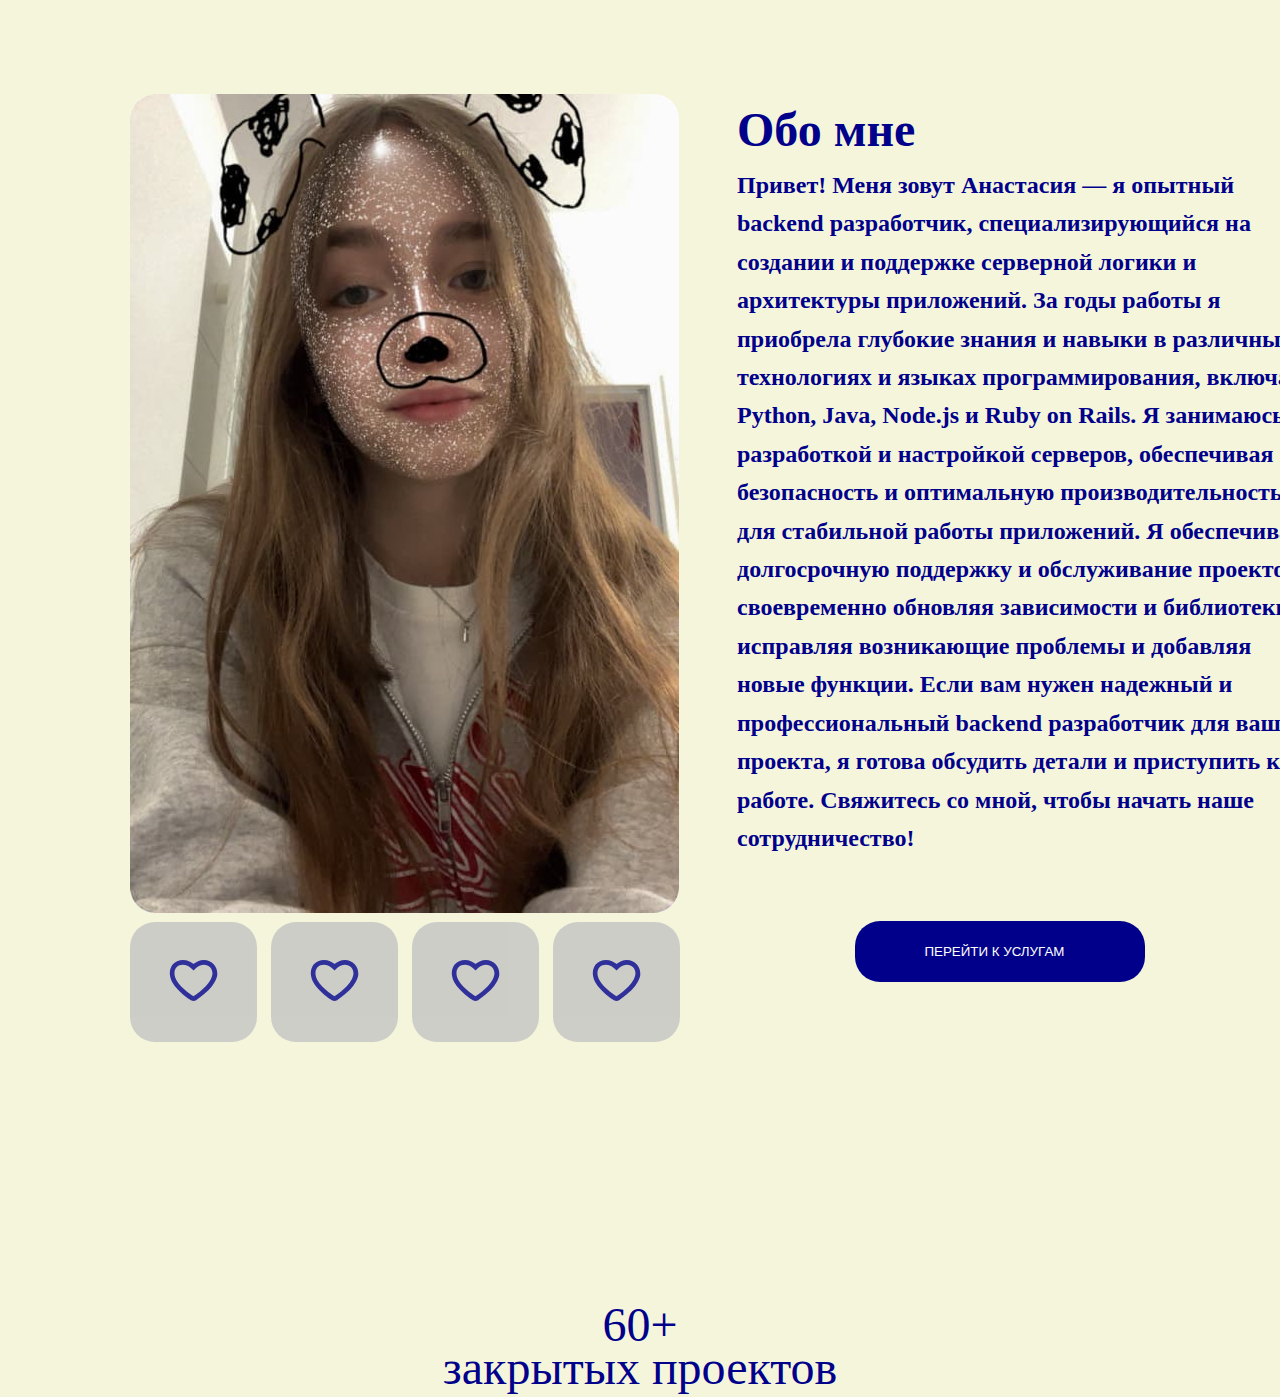
==== index2.html @ 12381826 "update all" ====
<!DOCTYPE html>
<html lang="en">
<head>
    <meta charset="UTF-8">
    <meta name="viewport" content="width=device-width, initial-scale=1.0">
    <title>Услуги и Цены</title>
    <link rel="stylesheet" href="styles2.css">
</head>
<body>
    <section class="container box">
            <div class="right-side">
                <img class="photo" src="./img/photo_2024-06-26 00.06.22 (2).jpg" width="300">
                <ul class="button-list">
                    <li class="box-button"><button class="visual-button"><svg class="visual-svg" width="51" height="41"><use href="./symbol-defs.svg#icon-Shape"></use></svg></button></li>
                    <li class="box-button"><button class="visual-button"><svg class="visual-svg" width="51" height="41"><use href="./symbol-defs.svg#icon-Shape"></use></svg></button></li>
                    <li class="box-button"><button class="visual-button"><svg class="visual-svg" width="51" height="41"><use href="./symbol-defs.svg#icon-Shape"></use></svg></button></li>
                    <li class="box-button"><button class="visual-button"><svg class="visual-svg" width="51" height="41"><use href="./symbol-defs.svg#icon-Shape"></use></svg></button></li>
                </ul>
            </div>

            <div class="left-side">
                <h2 class="name">Обо мне</h2>
                <p class="text">Привет! Меня зовут Анастасия — я опытный backend разработчик, специализирующийся на создании и поддержке серверной логики и архитектуры приложений. За годы работы я приобрела глубокие знания и навыки в различных технологиях и языках программирования, включая Python, Java, Node.js и Ruby on Rails. Я занимаюсь разработкой и настройкой серверов, обеспечивая их безопасность и оптимальную производительность для стабильной работы приложений.
                    Я обеспечиваю долгосрочную поддержку и обслуживание проектов, своевременно обновляя зависимости и библиотеки, исправляя возникающие проблемы и добавляя новые функции. Если вам нужен надежный и профессиональный backend разработчик для вашего проекта, я готова обсудить детали и приступить к работе. Свяжитесь со мной, чтобы начать наше сотрудничество!</p>
                    <button class="button" type="button">ПЕРЕЙТИ К УСЛУГАМ</button>
            </div>
    </section>

    <section>
        <ul>
            <li><p class="assessment">60+<br>закрытых проектов</p></li>
            <li><p></p></li>
            <li><p></p></li>
            <li><p></p></li>
        </ul>
    </section>
</body>
</html>
---- styles2.css ----
body {
    background-color: #F5F5DC;
    color: #00008B;
}

h1,h2,h3,h4,h5,h6,p {
    margin-top: 0;
    margin-bottom: 0;
}

.container { 
    min-width: 1158px;
    margin-left: auto;
    margin-right: auto;
    padding-left: 122px;
    padding-right: 130px;
    padding-top: 86px;
  }
/* List  */
ul, ol {
    list-style-type: none;
    margin-top: 0;
    margin-bottom: 0;
    padding-left: 0;
}

img {
    display: block;
    max-width: 100%;
    height: auto;
}

button {
    cursor: pointer;
}

a {
    text-decoration: none;
    color: inherit;
}

.box {
    display: flex;
    margin-left: auto;
    margin-right: auto;
}

.photo {
    border-radius: 25px;
    width: 549px;
}

.name {
padding-left: 57px;
font-family: Gilroy;
font-size: 48px;
font-weight: 600;
line-height: 72px;
text-align: left;
}

.text {
padding-left: 57px;
width: 582px;
font-family: Gilroy;
font-size: 24px;
font-weight: 600;
line-height: 38.4px;
text-align: left;

}

.button {
    display: flex;
    margin-left: auto;
    margin-right: auto;
    width: 290px;
    color: white;
    background-color: #00008B;
    border-radius: 25px;
    padding: 23px 70px;
    border: none;
    margin-top: 64px;

    transition: color 250ms cubic-bezier(0.4, 0, 0.2, 1);
}

.button:active,
.button:focus,
.button:hover {
    background-color: #8686b8;
}

.visual-button {
    background-color: #C4C4C4;
    padding-left: 38px;
    padding-top: 38px;
    padding-bottom: 38px;
    padding-right: 38px;
    border-radius: 25px;
    border: none;
    opacity: 0.8;

    transition: color 250ms cubic-bezier(0.4, 0, 0.2, 1);
}

.button-list {
    padding-top: 9px;
    display: flex;
    gap: 14px;
    justify-content: center;
    align-items: center;
    padding-bottom: 261px;
}


.assessment {
    text-align: center;
    font-family: Gilroy;
    font-size: 48px;
    font-weight: 300;
    line-height: 43.2px;
    text-align: center;

}
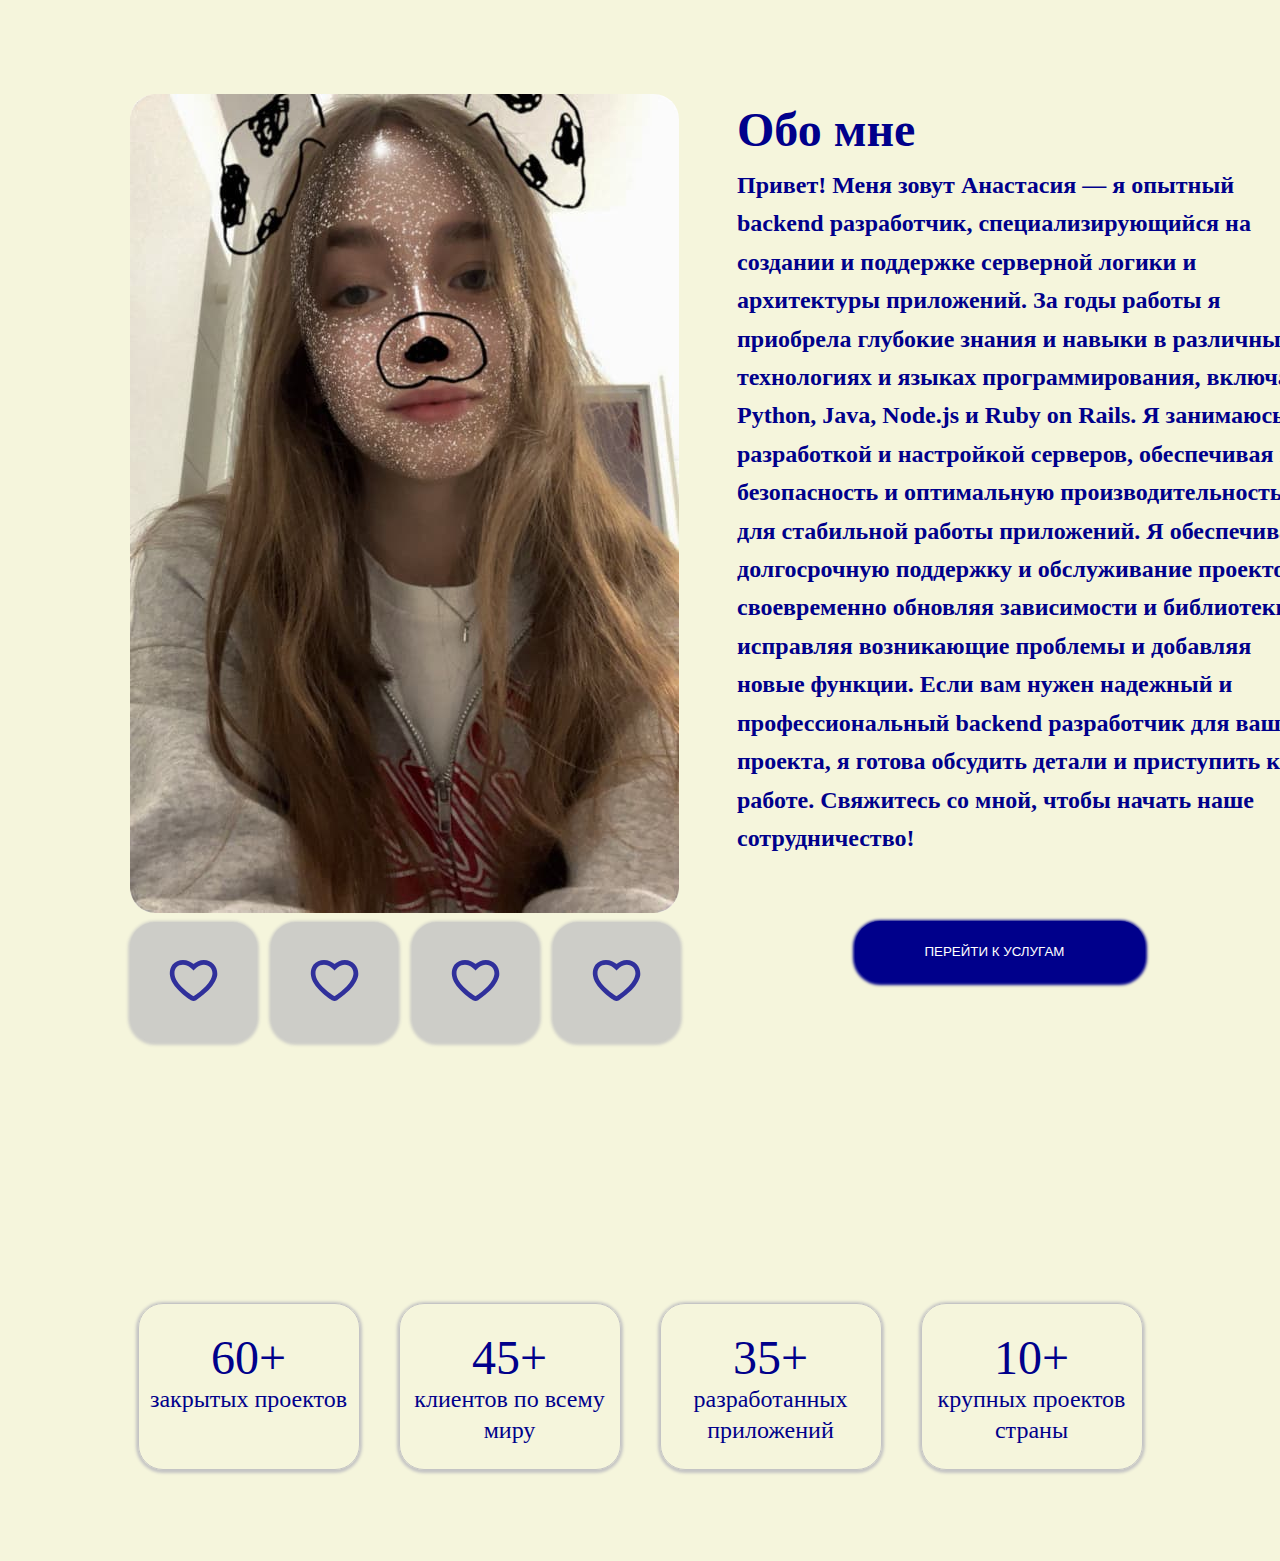
==== commit 32fc1635: "update all" ====
--- a/index2.html
+++ b/index2.html
@@ -26,12 +26,25 @@
             </div>
     </section>
 
-    <section>
-        <ul>
-            <li><p class="assessment">60+<br>закрытых проектов</p></li>
-            <li><p></p></li>
-            <li><p></p></li>
-            <li><p></p></li>
+    <section class="grade">
+        <ul class="box-grade">
+            <li><p class="above">60+</p></li>
+            <li><p class="below">закрытых проектов</p></li>
+        </ul>
+
+        <ul class="box-grade">
+            <li><p class="above">45+</p></li>
+            <li><p class="below">клиентов по всему миру</p></li>
+        </ul>
+
+        <ul class="box-grade">
+            <li><p class="above">35+</p></li>
+            <li><p class="below">разработанных приложений</p></li>
+        </ul>
+
+        <ul class="box-grade">
+            <li><p class="above">10+</p></li>
+            <li><p class="below">крупных проектов страны</p></li>
         </ul>
     </section>
 </body>
--- a/styles2.css
+++ b/styles2.css
@@ -52,7 +52,6 @@
 
 .name {
 padding-left: 57px;
-font-family: Gilroy;
 font-size: 48px;
 font-weight: 600;
 line-height: 72px;
@@ -62,7 +61,6 @@
 .text {
 padding-left: 57px;
 width: 582px;
-font-family: Gilroy;
 font-size: 24px;
 font-weight: 600;
 line-height: 38.4px;
@@ -82,6 +80,7 @@
     border: none;
     margin-top: 64px;
 
+    box-shadow: 0px 1px 3px 2px #00008B;
     transition: color 250ms cubic-bezier(0.4, 0, 0.2, 1);
 }
 
@@ -89,6 +88,7 @@
 .button:focus,
 .button:hover {
     background-color: #8686b8;
+    box-shadow: 0px 1px 3px 2px #8686b8;
 }
 
 .visual-button {
@@ -100,6 +100,7 @@
     border-radius: 25px;
     border: none;
     opacity: 0.8;
+    box-shadow: 0px 1px 3px 2px #C4C4C4;
 
     transition: color 250ms cubic-bezier(0.4, 0, 0.2, 1);
 }
@@ -122,4 +123,46 @@
     line-height: 43.2px;
     text-align: center;
 
+}
+
+/* Grade */
+
+.box-grade {
+    display: block;
+    border: 1px solid #C4C4C4;
+    border-radius: 25px;
+    padding-top: 10px;
+    padding-left: 3px;
+    padding-right: 3px;
+    box-shadow: 0px 1px 3px 2px #C4C4C4;
+}
+
+
+.grade {
+    display: flex;
+    gap: 39px;
+    justify-content: center;
+    margin-left: auto;
+    margin-right: auto;
+    margin-bottom: 91px;
+}
+
+.above {
+padding-top: 22px;
+font-size: 48px;
+font-weight: 300;
+line-height: 43.2px;
+text-align: center;
+}
+
+.below {
+width: 200px;
+padding-top: 5px;
+padding-bottom: 22px;
+padding-left: 7px;
+padding-right: 7px;
+font-size: 24px;
+font-weight: 400;
+line-height: 31.2px;
+text-align: center;
 }